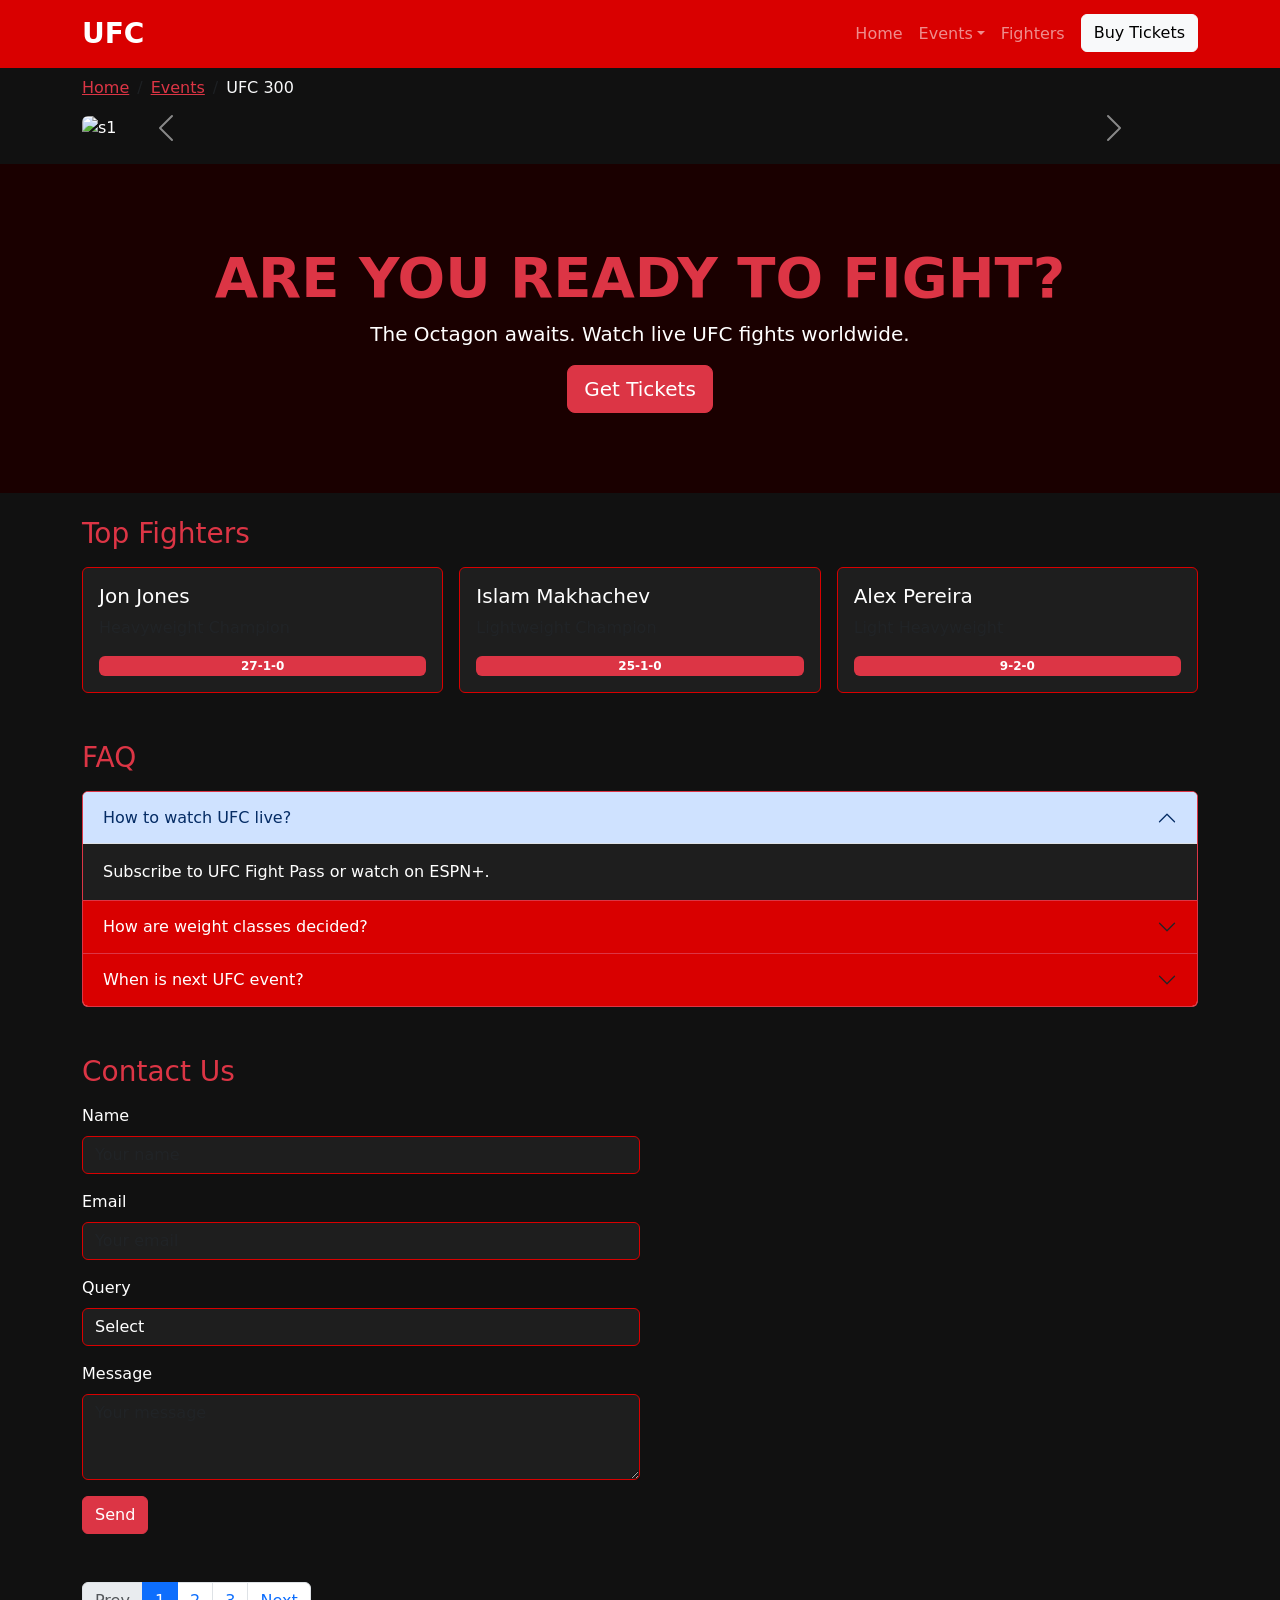
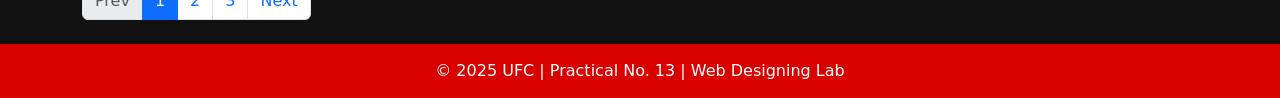
==== pratical no  13.html @ 1815e75d "ARE YOU READY TO FIGHT" ====
<!DOCTYPE html>
<html lang="en">
<head>
  <meta charset="UTF-8"/>
  <meta name="viewport" content="width=device-sgit width, initial-scale=1.0"/>
  <title>UFC - Ultimate Fighting Championship-</title>
  <link rel="stylesheet" href="https://cdn.jsdelivr.net/npm/bootstrap@5.2.0/dist/css/bootstrap.min.css"/>
  <style>
    body { background: #111; color: white; }
    .navbar { background: #d90000 !important; }
    .hero { background: #1a0000; padding: 80px 20px; text-align: center; }
    .card { background: #1e1e1e; color: white; border: 1px solid #d90000; }
    footer { background: #d90000; padding: 15px; text-align: center; }
    .accordion-button { background: #d90000; color: white; }
    .accordion-body { background: #1e1e1e; color: white; }
    .form-control, .form-select { background: #1e1e1e; color: white; border-color: #d90000; }
  </style>
</head>
<body>

<nav class="navbar navbar-expand-lg navbar-dark">
  <div class="container">
    <a class="navbar-brand fw-bold fs-3" href="#">UFC</a>
    <button class="navbar-toggler" type="button" data-bs-toggle="collapse" data-bs-target="#nav">
      <span class="navbar-toggler-icon"></span>
    </button>
    <div class="collapse navbar-collapse" id="nav">
      <ul class="navbar-nav ms-auto">
        <li class="nav-item"><a class="nav-link" href="#">Home</a></li>
        <li class="nav-item dropdown">
          <a class="nav-link dropdown-toggle" href="#" data-bs-toggle="dropdown">Events</a>
          <ul class="dropdown-menu">
            <li><a class="dropdown-item" href="#">UFC 300</a></li>
            <li><a class="dropdown-item" href="#">Fight Night</a></li>
            <li><a class="dropdown-item" href="#">PPV Events</a></li>
          </ul>
        </li>
        <li class="nav-item"><a class="nav-link" href="#">Fighters</a></li>
        <li class="nav-item">
          <button class="btn btn-light ms-2" data-bs-toggle="modal" data-bs-target="#ticketModal">Buy Tickets</button>
        </li>
      </ul>
    </div>
  </div>
</nav>

<div class="container mt-2">
  <ol class="breadcrumb">
    <li class="breadcrumb-item"><a href="#" class="text-danger">Home</a></li>
    <li class="breadcrumb-item"><a href="#" class="text-danger">Events</a></li>
    <li class="breadcrumb-item active text-light">UFC 300</li>
  </ol>
</div>

<div class="container mb-4">
  <div id="ufcCarousel" class="carousel slide" data-bs-ride="carousel">
    <div class="carousel-inner rounded">
      <div class="carousel-item active">
        <img src="https://via.placeholder.com/1100x350/d90000/ffffff?text=UFC+300+Main+Event" class="d-block w-100" alt="s1"/>
      </div>
      <div class="carousel-item">
        <img src="https://via.placeholder.com/1100x350/111111/ffffff?text=Jon+Jones+vs+Stipe" class="d-block w-100" alt="s2"/>
      </div>
      <div class="carousel-item">
        <img src="https://via.placeholder.com/1100x350/cc0000/ffffff?text=Fight+Night+Live" class="d-block w-100" alt="s3"/>
      </div>
    </div>
    <button class="carousel-control-prev" type="button" data-bs-target="#ufcCarousel" data-bs-slide="prev">
      <span class="carousel-control-prev-icon"></span>
    </button>
    <button class="carousel-control-next" type="button" data-bs-target="#ufcCarousel" data-bs-slide="next">
      <span class="carousel-control-next-icon"></span>
    </button>
  </div>
</div>

<div class="hero mb-4">
  <h1 class="display-4 fw-bold text-danger">ARE YOU READY TO FIGHT?</h1>
  <p class="lead">The Octagon awaits. Watch live UFC fights worldwide.</p>
  <button class="btn btn-danger btn-lg" data-bs-toggle="modal" data-bs-target="#ticketModal">Get Tickets</button>
</div>

<div class="container mb-5">
  <h3 class="text-danger mb-3">Top Fighters</h3>
  <div class="row g-3">
    <div class="col-md-4">
      <div class="card p-3">
        <h5>Jon Jones</h5>
        <p class="text-muted">Heavyweight Champion</p>
        <span class="badge bg-danger">27-1-0</span>
      </div>
    </div>
    <div class="col-md-4">
      <div class="card p-3">
        <h5>Islam Makhachev</h5>
        <p class="text-muted">Lightweight Champion</p>
        <span class="badge bg-danger">25-1-0</span>
      </div>
    </div>
    <div class="col-md-4">
      <div class="card p-3">
        <h5>Alex Pereira</h5>
        <p class="text-muted">Light Heavyweight</p>
        <span class="badge bg-danger">9-2-0</span>
      </div>
    </div>
  </div>
</div>

<div class="container mb-5">
  <h3 class="text-danger mb-3">FAQ</h3>
  <div class="accordion" id="faqAcc">
    <div class="accordion-item border-danger">
      <h2 class="accordion-header">
        <button class="accordion-button" type="button" data-bs-toggle="collapse" data-bs-target="#a1">How to watch UFC live?</button>
      </h2>
      <div id="a1" class="accordion-collapse collapse show" data-bs-parent="#faqAcc">
        <div class="accordion-body">Subscribe to UFC Fight Pass or watch on ESPN+.</div>
      </div>
    </div>
    <div class="accordion-item border-danger">
      <h2 class="accordion-header">
        <button class="accordion-button collapsed" type="button" data-bs-toggle="collapse" data-bs-target="#a2">How are weight classes decided?</button>
      </h2>
      <div id="a2" class="accordion-collapse collapse" data-bs-parent="#faqAcc">
        <div class="accordion-body">Fighters are grouped by weight from Strawweight to Heavyweight.</div>
      </div>
    </div>
    <div class="accordion-item border-danger">
      <h2 class="accordion-header">
        <button class="accordion-button collapsed" type="button" data-bs-toggle="collapse" data-bs-target="#a3">When is next UFC event?</button>
      </h2>
      <div id="a3" class="accordion-collapse collapse" data-bs-parent="#faqAcc">
        <div class="accordion-body">UFC Fight Night is next Saturday. Check events page.</div>
      </div>
    </div>
  </div>
</div>

<div class="container mb-5">
  <h3 class="text-danger mb-3">Contact Us</h3>
  <div class="col-md-6">
    <div class="mb-3">
      <label class="form-label">Name</label>
      <input type="text" class="form-control" placeholder="Your name"/>
    </div>
    <div class="mb-3">
      <label class="form-label">Email</label>
      <input type="email" class="form-control" placeholder="Your email"/>
    </div>
    <div class="mb-3">
      <label class="form-label">Query</label>
      <select class="form-select">
        <option>Select</option>
        <option>Tickets</option>
        <option>Events</option>
        <option>Fighter Info</option>
      </select>
    </div>
    <div class="mb-3">
      <label class="form-label">Message</label>
      <textarea class="form-control" rows="3" placeholder="Your message"></textarea>
    </div>
    <button class="btn btn-danger" onclick="send()">Send</button>
    <div id="sp" class="mt-2 d-none">
      <div class="spinner-border text-danger"></div>
      <span class="ms-2">Sending...</span>
    </div>
  </div>
</div>

<div class="container mb-4">
  <ul class="pagination">
    <li class="page-item disabled"><a class="page-link" href="#">Prev</a></li>
    <li class="page-item active"><a class="page-link" href="#">1</a></li>
    <li class="page-item"><a class="page-link" href="#">2</a></li>
    <li class="page-item"><a class="page-link" href="#">3</a></li>
    <li class="page-item"><a class="page-link" href="#">Next</a></li>
  </ul>
</div>

<div class="modal fade" id="ticketModal" tabindex="-1">
  <div class="modal-dialog">
    <div class="modal-content bg-dark text-white">
      <div class="modal-header border-danger">
        <h5 class="modal-title text-danger">Book Tickets</h5>
        <button class="btn-close btn-close-white" data-bs-dismiss="modal"></button>
      </div>
      <div class="modal-body">
        <div class="mb-3">
          <label class="form-label">Full Name</label>
          <input type="text" class="form-control bg-dark text-white border-danger" placeholder="Enter name"/>
        </div>
        <div class="mb-3">
          <label class="form-label">Event</label>
          <select class="form-select bg-dark text-white border-danger">
            <option>UFC 300</option>
            <option>Fight Night</option>
          </select>
        </div>
        <div class="mb-3">
          <label class="form-label">No. of Tickets</label>
          <input type="number" class="form-control bg-dark text-white border-danger" placeholder="1"/>
        </div>
      </div>
      <div class="modal-footer border-danger">
        <button class="btn btn-secondary" data-bs-dismiss="modal">Cancel</button>
        <button class="btn btn-danger">Confirm</button>
      </div>
    </div>
  </div>
</div>

<footer>
  <p class="mb-0">© 2025 UFC | Practical No. 13 | Web Designing Lab</p>
</footer>

<script src="https://cdn.jsdelivr.net/npm/bootstrap@5.2.0/dist/js/bootstrap.bundle.min.js"></script>
<script>
  function send() {
    document.getElementById("sp").classList.remove("d-none");
    setTimeout(() => {
      document.getElementById("sp").classList.add("d-none");
      alert("Message Sent!");
    }, 2000);
  }
</script>
</body>
</html>
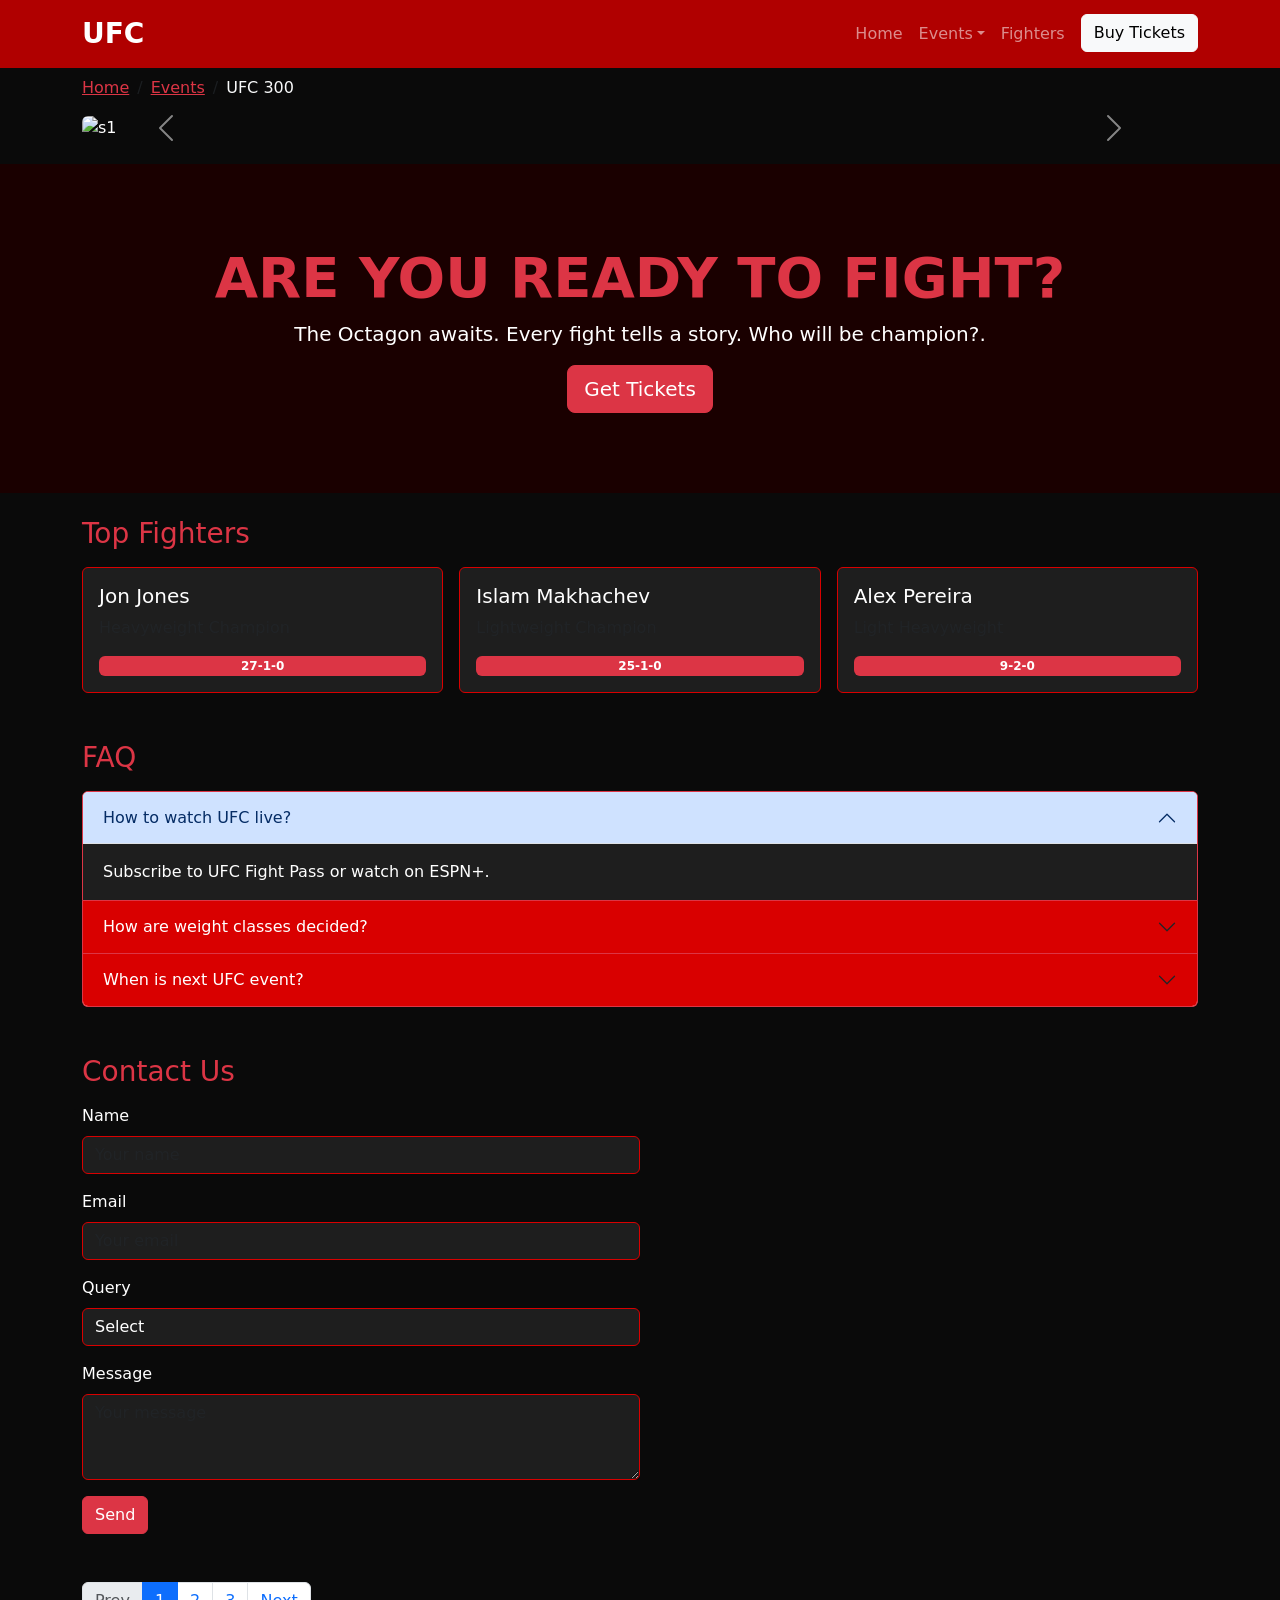
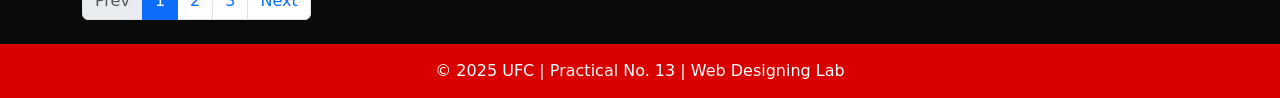
==== commit 909768e6: "background change" ====
--- a/pratical no  13.html
+++ b/pratical no  13.html
@@ -6,8 +6,8 @@
   <title>UFC - Ultimate Fighting Championship-</title>
   <link rel="stylesheet" href="https://cdn.jsdelivr.net/npm/bootstrap@5.2.0/dist/css/bootstrap.min.css"/>
   <style>
-    body { background: #111; color: white; }
-    .navbar { background: #d90000 !important; }
+    body { background: #0a0a0a; color: white; }
+    .navbar { background: #b00000 !important; }
     .hero { background: #1a0000; padding: 80px 20px; text-align: center; }
     .card { background: #1e1e1e; color: white; border: 1px solid #d90000; }
     footer { background: #d90000; padding: 15px; text-align: center; }
@@ -76,7 +76,7 @@
 
 <div class="hero mb-4">
   <h1 class="display-4 fw-bold text-danger">ARE YOU READY TO FIGHT?</h1>
-  <p class="lead">The Octagon awaits. Watch live UFC fights worldwide.</p>
+  <p class="lead">The Octagon awaits. Every fight tells a story. Who will be champion?.</p>
   <button class="btn btn-danger btn-lg" data-bs-toggle="modal" data-bs-target="#ticketModal">Get Tickets</button>
 </div>
 
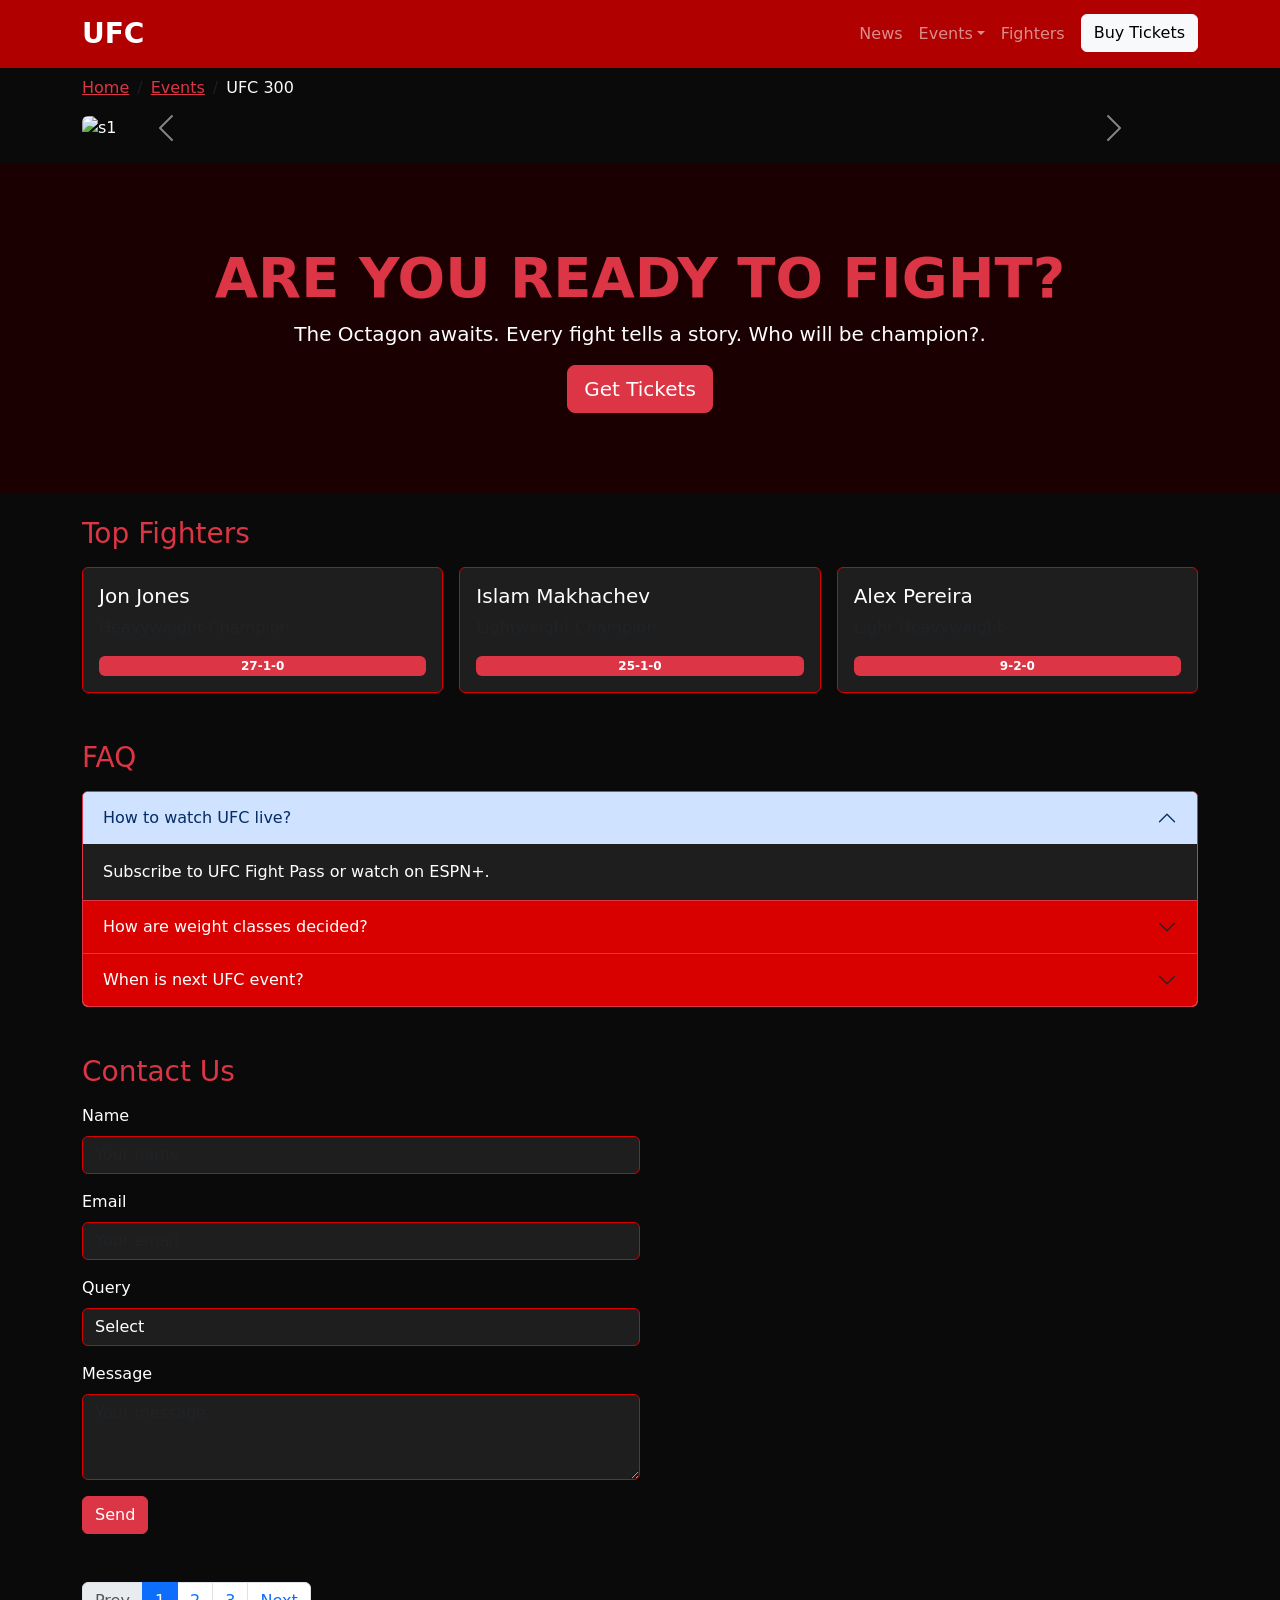
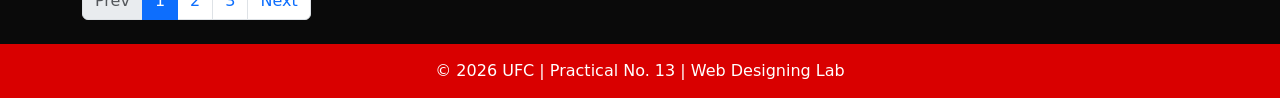
==== commit 32277787: "droupdown" ====
--- a/pratical no  13.html
+++ b/pratical no  13.html
@@ -26,7 +26,7 @@
     </button>
     <div class="collapse navbar-collapse" id="nav">
       <ul class="navbar-nav ms-auto">
-        <li class="nav-item"><a class="nav-link" href="#">Home</a></li>
+        <li class="nav-item"><a class="nav-link" href="#">News</a></li>
         <li class="nav-item dropdown">
           <a class="nav-link dropdown-toggle" href="#" data-bs-toggle="dropdown">Events</a>
           <ul class="dropdown-menu">
@@ -212,7 +212,7 @@
 </div>
 
 <footer>
-  <p class="mb-0">© 2025 UFC | Practical No. 13 | Web Designing Lab</p>
+  <p class="mb-0">© 2026 UFC | Practical No. 13 | Web Designing Lab</p>
 </footer>
 
 <script src="https://cdn.jsdelivr.net/npm/bootstrap@5.2.0/dist/js/bootstrap.bundle.min.js"></script>
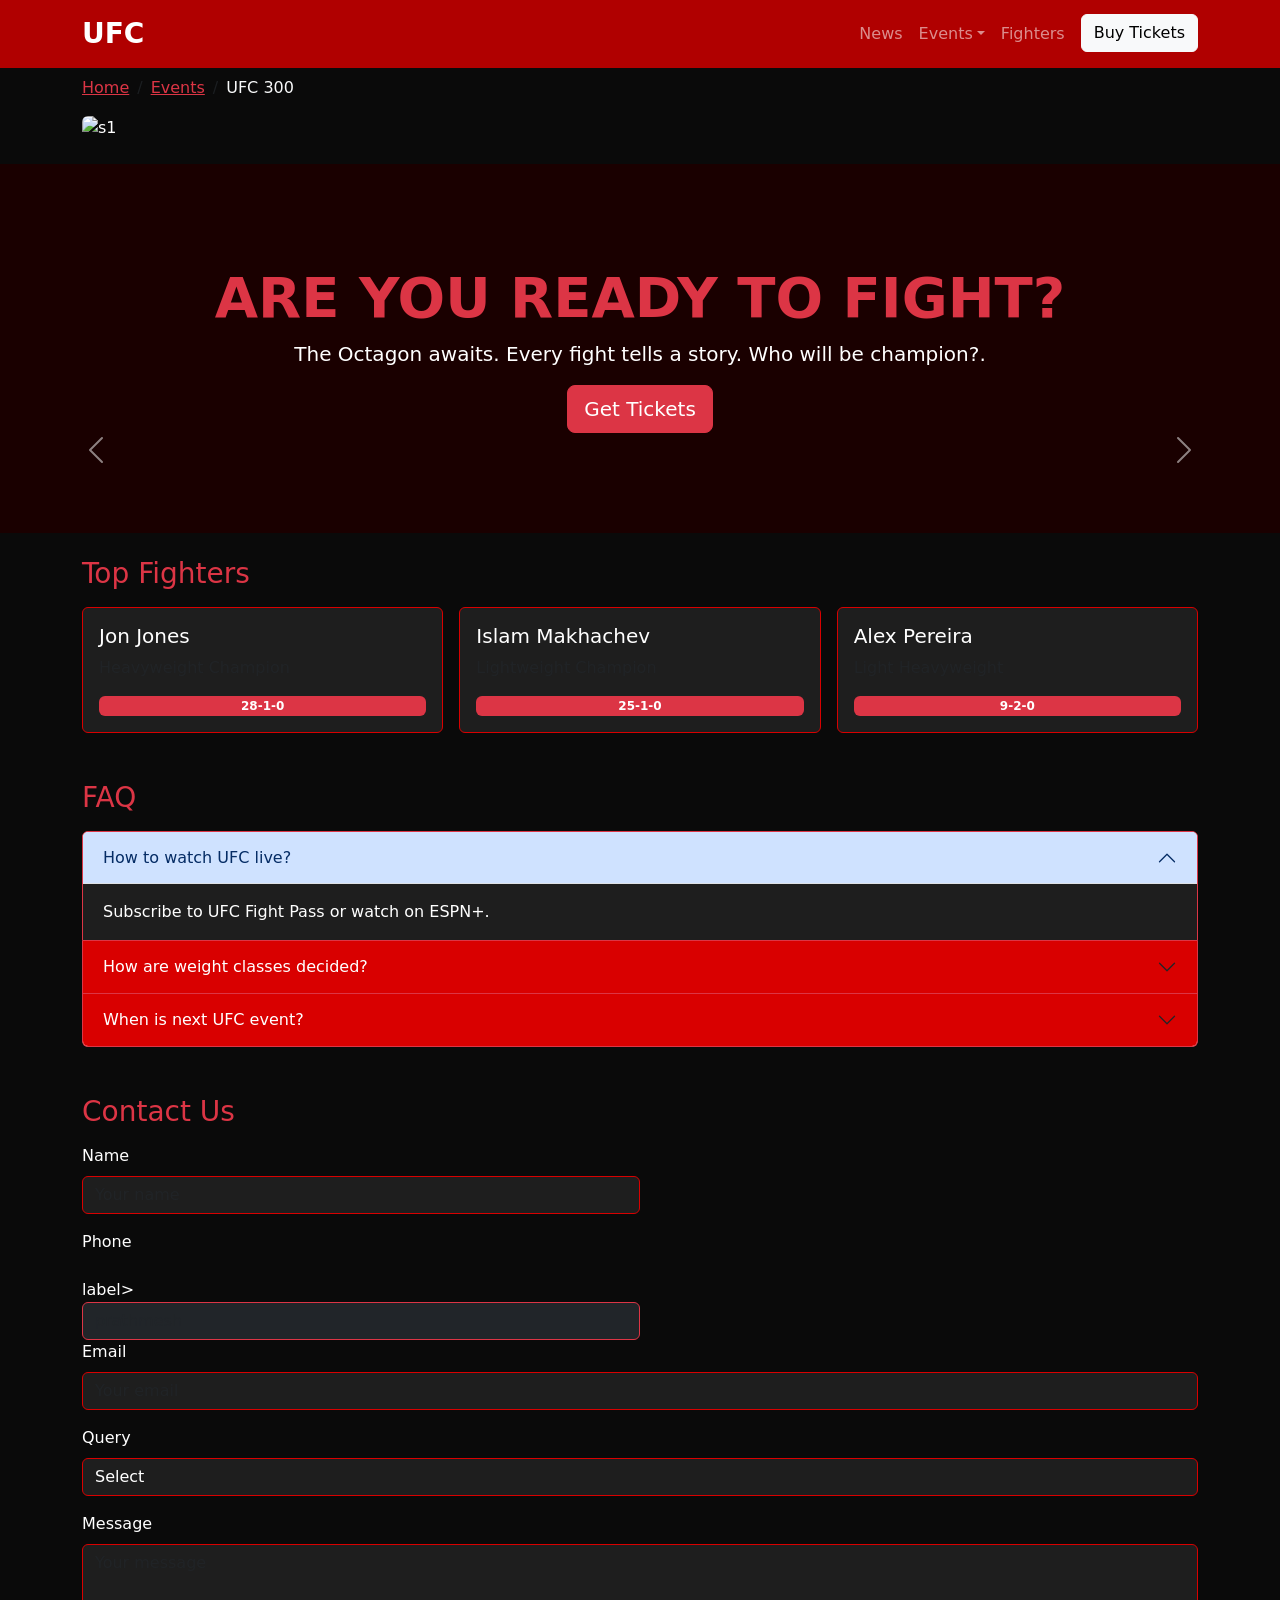
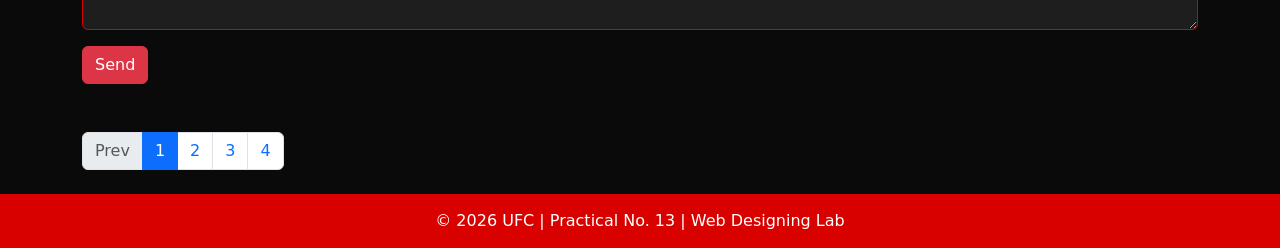
==== commit a1c685ea: "model body add" ====
--- a/pratical no  13.html
+++ b/pratical no  13.html
@@ -8,7 +8,7 @@
   <style>
     body { background: #0a0a0a; color: white; }
     .navbar { background: #b00000 !important; }
-    .hero { background: #1a0000; padding: 80px 20px; text-align: center; }
+    .hero { background: #1a0000; padding: 100px 20px; text-align: center; }
     .card { background: #1e1e1e; color: white; border: 1px solid #d90000; }
     footer { background: #d90000; padding: 15px; text-align: center; }
     .accordion-button { background: #d90000; color: white; }
@@ -63,6 +63,13 @@
       </div>
       <div class="carousel-item">
         <img src="https://via.placeholder.com/1100x350/cc0000/ffffff?text=Fight+Night+Live" class="d-block w-100" alt="s3"/>
+        </div>
+
+        
+        <div class="carousel-item">
+          <img src="https;//via.placeholder.com/1100x350/550000/ffffff?=Alex+Pereira+vs+Defends" class="d-block w-100" alt="s4"/>
+          </div>
+        </div>
       </div>
     </div>
     <button class="carousel-control-prev" type="button" data-bs-target="#ufcCarousel" data-bs-slide="prev">
@@ -87,7 +94,7 @@
       <div class="card p-3">
         <h5>Jon Jones</h5>
         <p class="text-muted">Heavyweight Champion</p>
-        <span class="badge bg-danger">27-1-0</span>
+        <span class="badge bg-danger">28-1-0</span>
       </div>
     </div>
     <div class="col-md-4">
@@ -131,7 +138,7 @@
         <button class="accordion-button collapsed" type="button" data-bs-toggle="collapse" data-bs-target="#a3">When is next UFC event?</button>
       </h2>
       <div id="a3" class="accordion-collapse collapse" data-bs-parent="#faqAcc">
-        <div class="accordion-body">UFC Fight Night is next Saturday. Check events page.</div>
+        <div class="accordion-body">UFC Fight Night is next Saturday.</div>
       </div>
     </div>
   </div>
@@ -143,6 +150,10 @@
     <div class="mb-3">
       <label class="form-label">Name</label>
       <input type="text" class="form-control" placeholder="Your name"/>
+    </div>
+    <div class="mb-3">
+    <label class="form-label">Phone</div>label>
+      <input type="tel" class="form-control bg-dark text-white border-danger" placeholder="prathmesh"/>
     </div>
     <div class="mb-3">
       <label class="form-label">Email</label>
@@ -175,7 +186,7 @@
     <li class="page-item active"><a class="page-link" href="#">1</a></li>
     <li class="page-item"><a class="page-link" href="#">2</a></li>
     <li class="page-item"><a class="page-link" href="#">3</a></li>
-    <li class="page-item"><a class="page-link" href="#">Next</a></li>
+    <li class="page-item"><a class="page-link" href="#">4</a></li>
   </ul>
 </div>
 
